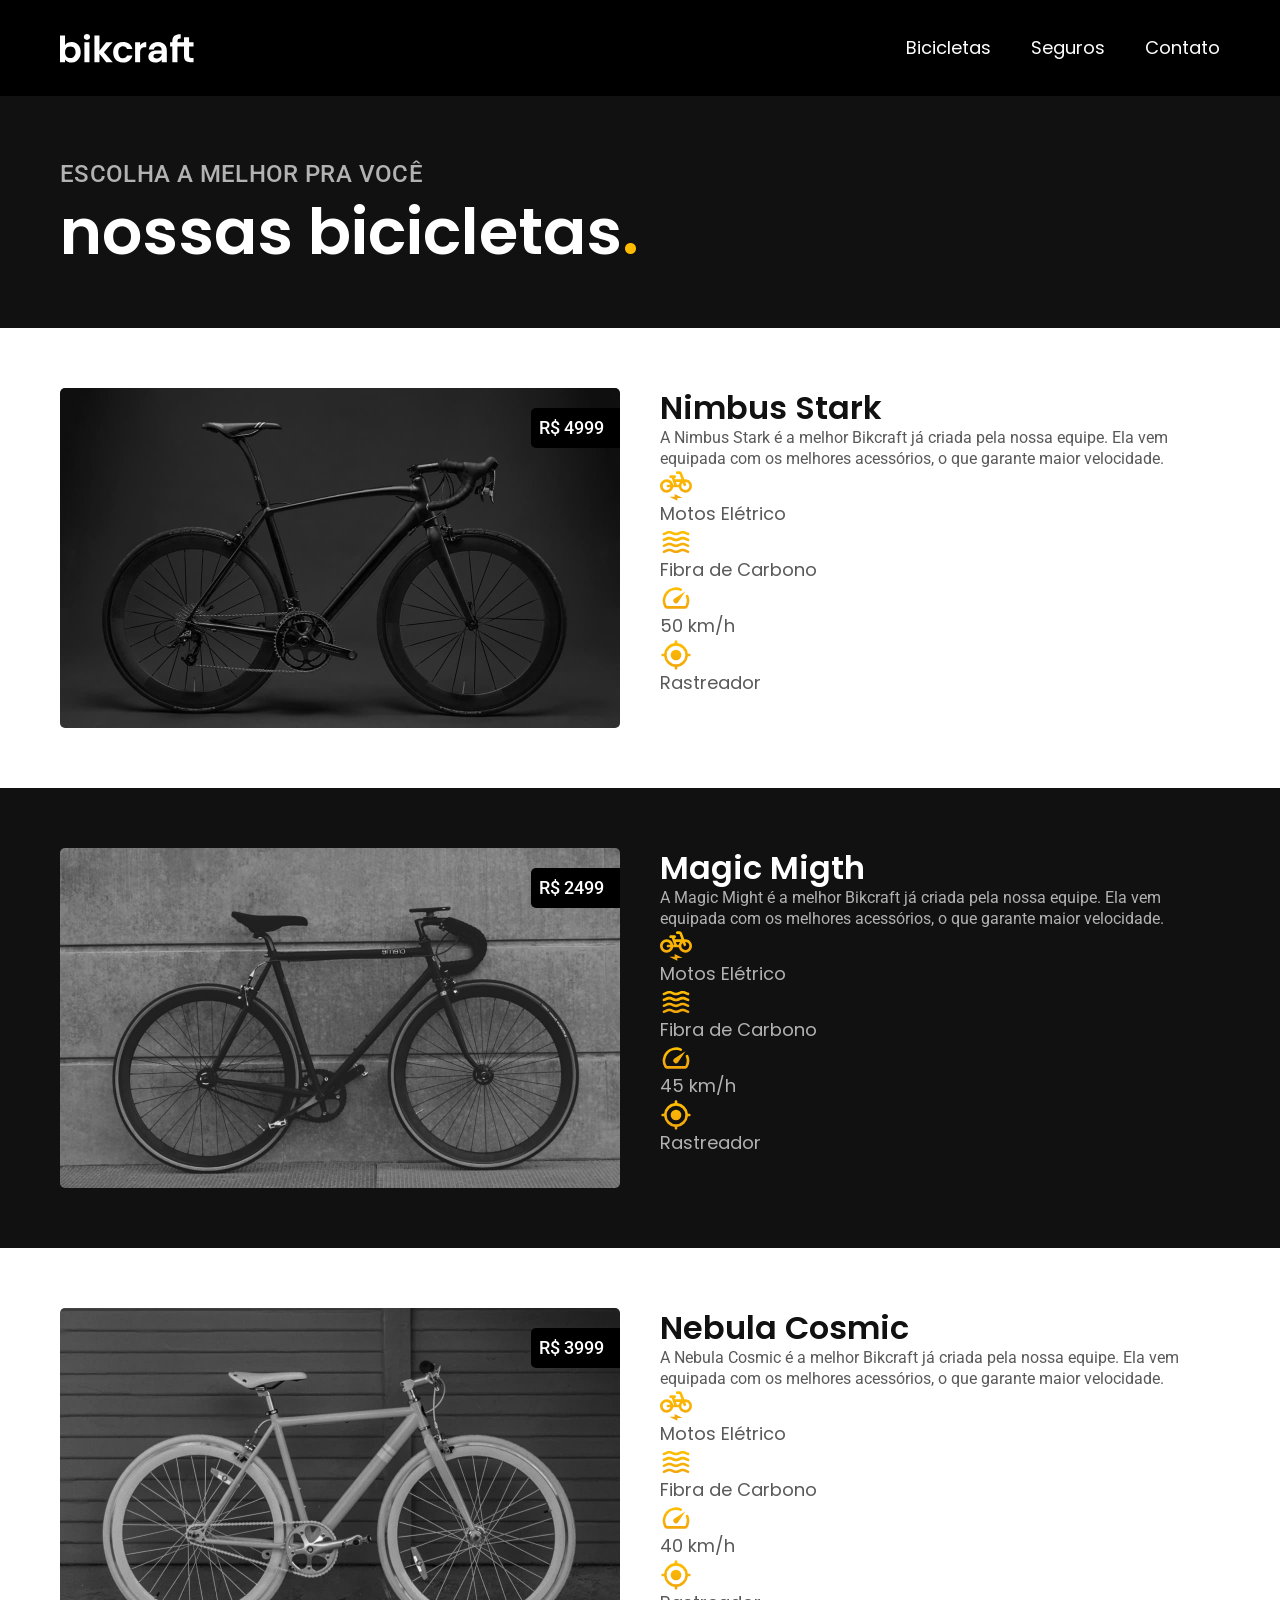
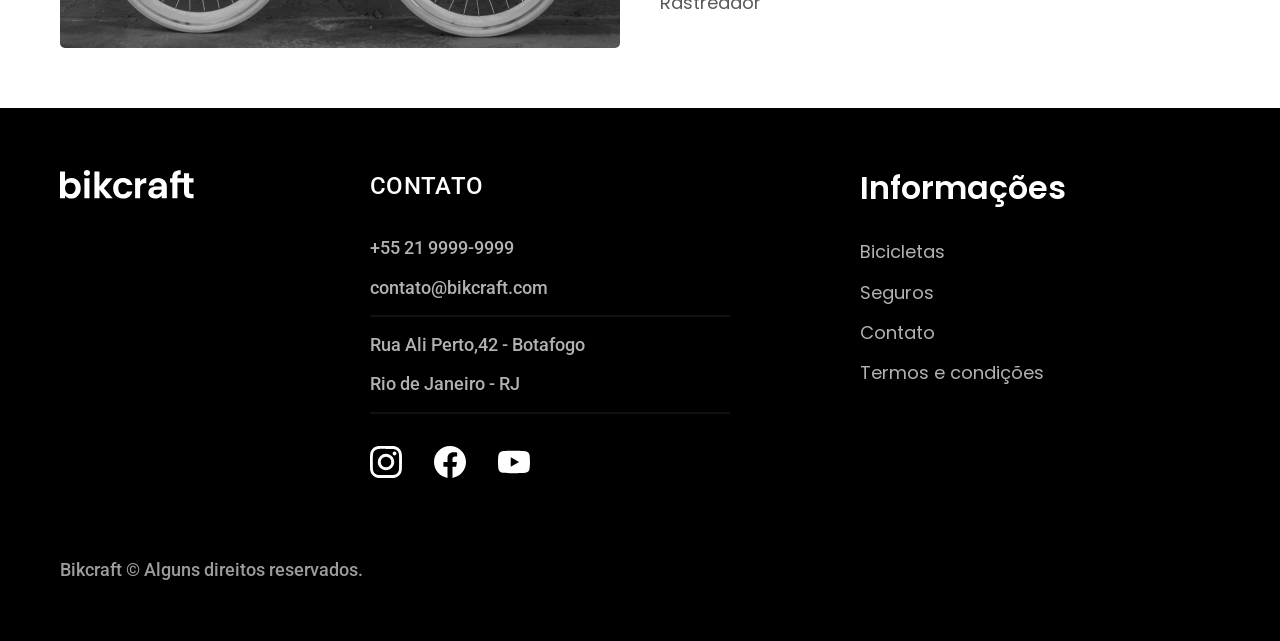
==== bicicletas.html @ 9c1f2010 "Adicionar página de termos com conteúdo e estilos, além de criar arquivo CSS correspondente" ====
<!doctype html>
<html lang="pt-BR">
  <head>
    <meta charset="UTF-8" />
    <meta name="viewport" content="width=device-width, initial-scale=1.0" />
    <meta name="description" content="Termos e Condições." />
    <title>Termos e Condições | Bikcraft</title>
    <link rel="stylesheet" href="./css/style.css" />
    <link rel="preconnect" href="https://fonts.googleapis.com" />
    <link rel="preconnect" href="https://fonts.gstatic.com" crossorigin />
    <link
      href="https://fonts.googleapis.com/css2?family=Merriweather:ital,opsz,wght@1,18..144,900&family=Poppins:wght@400;600&family=Roboto:wght@100..900&display=swap"
      rel="stylesheet"
    />
  </head>
  <body id="bicicletas">
    <header class="header-bg">
      <div class="header container">
        <a href="./">
          <img src="./img/bikcraft.svg" alt="Bikcraft" />
        </a>

        <nav aria-label="primaria">
          <ul class="header-menu font-1-m cor-0">
            <li><a href="./bicicletas.html">Bicicletas</a></li>
            <li><a href="./seguros.html">Seguros</a></li>
            <li><a href="./contato.html">Contato</a></li>
          </ul>
        </nav>
      </div>
    </header>

    <main>
      <div class="titulo-bg">
        <div class="titulo container">
          <p class="font-2-l-b cor-5">escolha a melhor pra você</p>
          <h1 class="font-1-xxl cor-0">
           nossas bicicletas<span class="cor-p1">.</span></h1>
        </div>
        </div>


          <div class="bicicletas container">
            <div class="bicicletas-imagem">
              <img src="./img/bicicletas/nimbus.jpg" alt="bicicleta preta">
              <span class="font-2-m cor-0">R$ 4999</span>
            </div>
            <div class="bicicletas-conteudo">
              <h2  class="font-1-xl">Nimbus Stark</h2>
              <p class="font-2-s cor-8">A Nimbus Stark é a melhor Bikcraft já criada pela nossa equipe. Ela vem equipada com os melhores acessórios, o que garante maior velocidade.</p>
              <ul class="font-1-m cor-8">
                <li><img src="./img/icones/eletrica.svg" alt="">
                Motos Elétrico</li>
                <li><img src="./img/icones/carbono.svg" alt="">
                Fibra de Carbono</li>
                <li><img src="./img/icones/velocidade.svg" alt="">
               50 km/h</li>
                <li><img src="./img/icones/rastreador.svg" alt="">
                Rastreador</li>
              </ul>
            </div>
          </div>
        

         <div class="bicicletas-bg">
          <div class="bicicletas container">
            <div class="bicicletas-imagem">
              <img src="./img/bicicletas/magic.jpg" alt="bicicleta preta">
              <span class="font-2-m cor-0">R$ 2499</span>
            </div>
            <div class="bicicletas-conteudo">
              <h2  class="font-1-xl cor-0">Magic Migth</h2>
              <p class="font-2-s cor-5">A Magic Might é a melhor Bikcraft já criada pela nossa equipe. Ela vem equipada com os melhores acessórios, o que garante maior velocidade.</p>
              <ul class="font-1-m cor-5">
                <li><img src="./img/icones/eletrica.svg" alt="">
                Motos Elétrico</li>
                <li><img src="./img/icones/carbono.svg" alt="">
                Fibra de Carbono</li>
                <li><img src="./img/icones/velocidade.svg" alt="">
               45 km/h</li>
                <li><img src="./img/icones/rastreador.svg" alt="">
                Rastreador</li>
              </ul>
            </div>
          </div>
        </div>

      
          <div class="bicicletas container">
            <div class="bicicletas-imagem">
              <img src="./img/bicicletas/nebula.jpg" alt="bicicleta preta">
              <span class="font-2-m cor-0">R$ 3999</span>
            </div>
            <div class="bicicletas-conteudo">
              <h2  class="font-1-xl">Nebula Cosmic</h2>
              <p class="font-2-s cor-8">A Nebula Cosmic é a melhor Bikcraft já criada pela nossa equipe. Ela vem equipada com os melhores acessórios, o que garante maior velocidade.</p>
              <ul class="font-1-m cor-8">
                <li><img src="./img/icones/eletrica.svg" alt="">
                Motos Elétrico</li>
                <li><img src="./img/icones/carbono.svg" alt="">
                Fibra de Carbono</li>
                <li><img src="./img/icones/velocidade.svg" alt="">
               40 km/h</li>
                <li><img src="./img/icones/rastreador.svg" alt="">
                Rastreador</li>
              </ul>
            </div>
          </div>
        
    </main>

    <footer class="footer-bg">
      <div class="footer container">
        <img src="./img/bikcraft.svg" alt="Bikcraft" />
        <div class="footer-contato">
          <h3 class="font-2-l-b cor-0">Contato</h3>
          <ul class="font-2-m cor-5">
            <li><a href="tel:+552199999999">+55 21 9999-9999</a></li>
            <li>
              <a href="mailto:contato@bikcraft.com">contato@bikcraft.com</a>
            </li>
            <li>Rua Ali Perto,42 - Botafogo</li>
            <li>Rio de Janeiro - RJ</li>
          </ul>
          <div class="footer-redes">
            <a href="./">
              <img src="./img/redes/instagram.svg" alt="instragram" />
            </a>
            <a href="./">
              <img src="./img/redes/facebook.svg" alt="facebook" />
            </a>
            <a href="./">
              <img src="./img/redes/youtube.svg" alt="youtube" />
            </a>
          </div>
        </div>
        <div class="footer-informações">
          <h3 class="font-1-xl cor-0">Informações</h3>
          <nav>
            <ul class="font-1-m cor-5">
              <li><a href="./bicicletas.html">Bicicletas</a></li>
              <li><a href="./seguros.html">Seguros</a></li>
              <li><a href="./contato.html">Contato</a></li>
              <li><a href="./termos.html">Termos e condições</a></li>
            </ul>
          </nav>
        </div>
        <p class="footer-copy font-2-m cor-6">
          Bikcraft © Alguns direitos reservados.
        </p>
      </div>
    </footer>
  </body>
</html>
---- css/style.css ----
@import "./global/global.css";
@import "./utilidades/tipografia.css";
@import "./utilidades/cores.css";
@import "./global/header.css";
@import "./global/footer.css";
@import "./utilidades/componentes.css";

@import "./home/introducao.css";
@import "./home/tecnologia.css";
@import "./home/parceiros.css";
@import "./home/depoimento.css";

@import "./seguros/seguros.css";
@import "./termos/termos.css";

@import "./bicicletas/bicicletas-lista.css";
@import "./bicicletas/bicicletas.css";
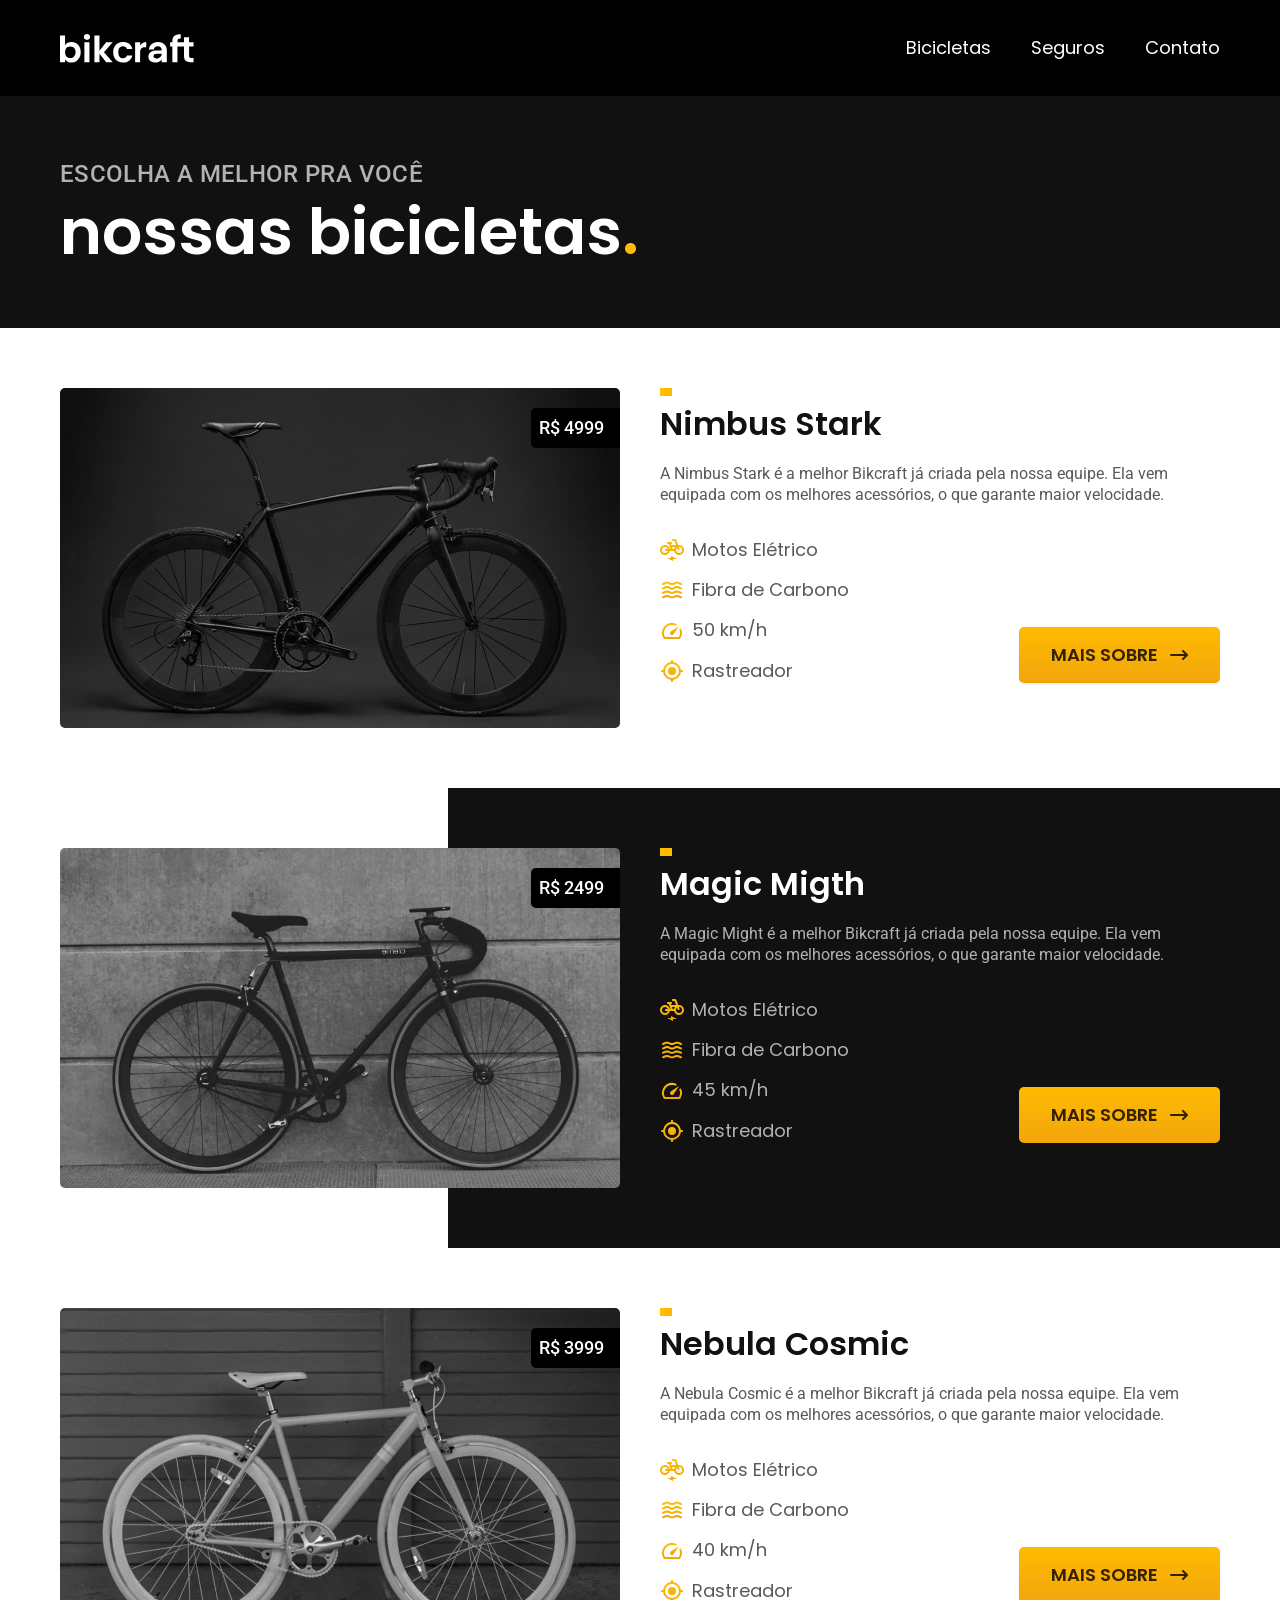
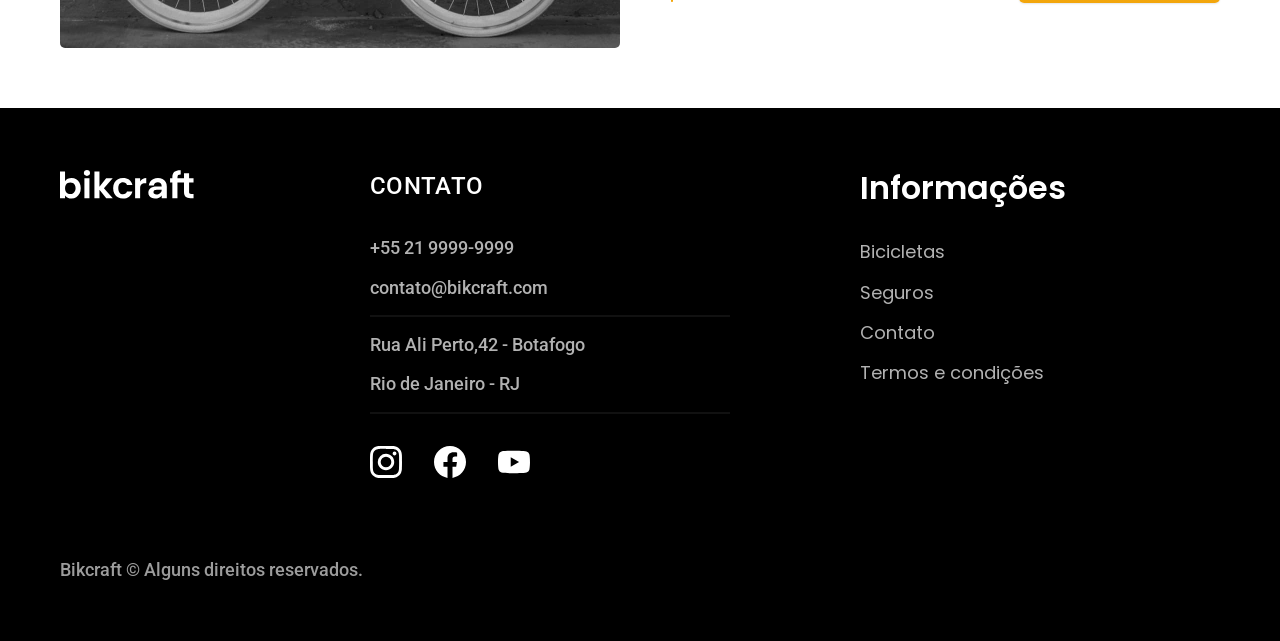
==== commit fb77044b: "Adicionar botões "MAIS SOBRE" nas seções de bicicletas e ajustar estilos de botão para melhor aprese" ====
--- a/bicicletas.html
+++ b/bicicletas.html
@@ -58,6 +58,7 @@
                 <li><img src="./img/icones/rastreador.svg" alt="">
                 Rastreador</li>
               </ul>
+               <a class="botao seta" href="./bicicletas/nimbus.html">MAIS SOBRE</a>
             </div>
           </div>
         
@@ -81,6 +82,7 @@
                 <li><img src="./img/icones/rastreador.svg" alt="">
                 Rastreador</li>
               </ul>
+               <a class="botao seta" href="./bicicletas/magic.html">MAIS SOBRE</a>
             </div>
           </div>
         </div>
@@ -104,6 +106,7 @@
                 <li><img src="./img/icones/rastreador.svg" alt="">
                 Rastreador</li>
               </ul>
+              <a class="botao seta" href="./bicicletas/nebula.html">MAIS SOBRE</a>
             </div>
           </div>
         
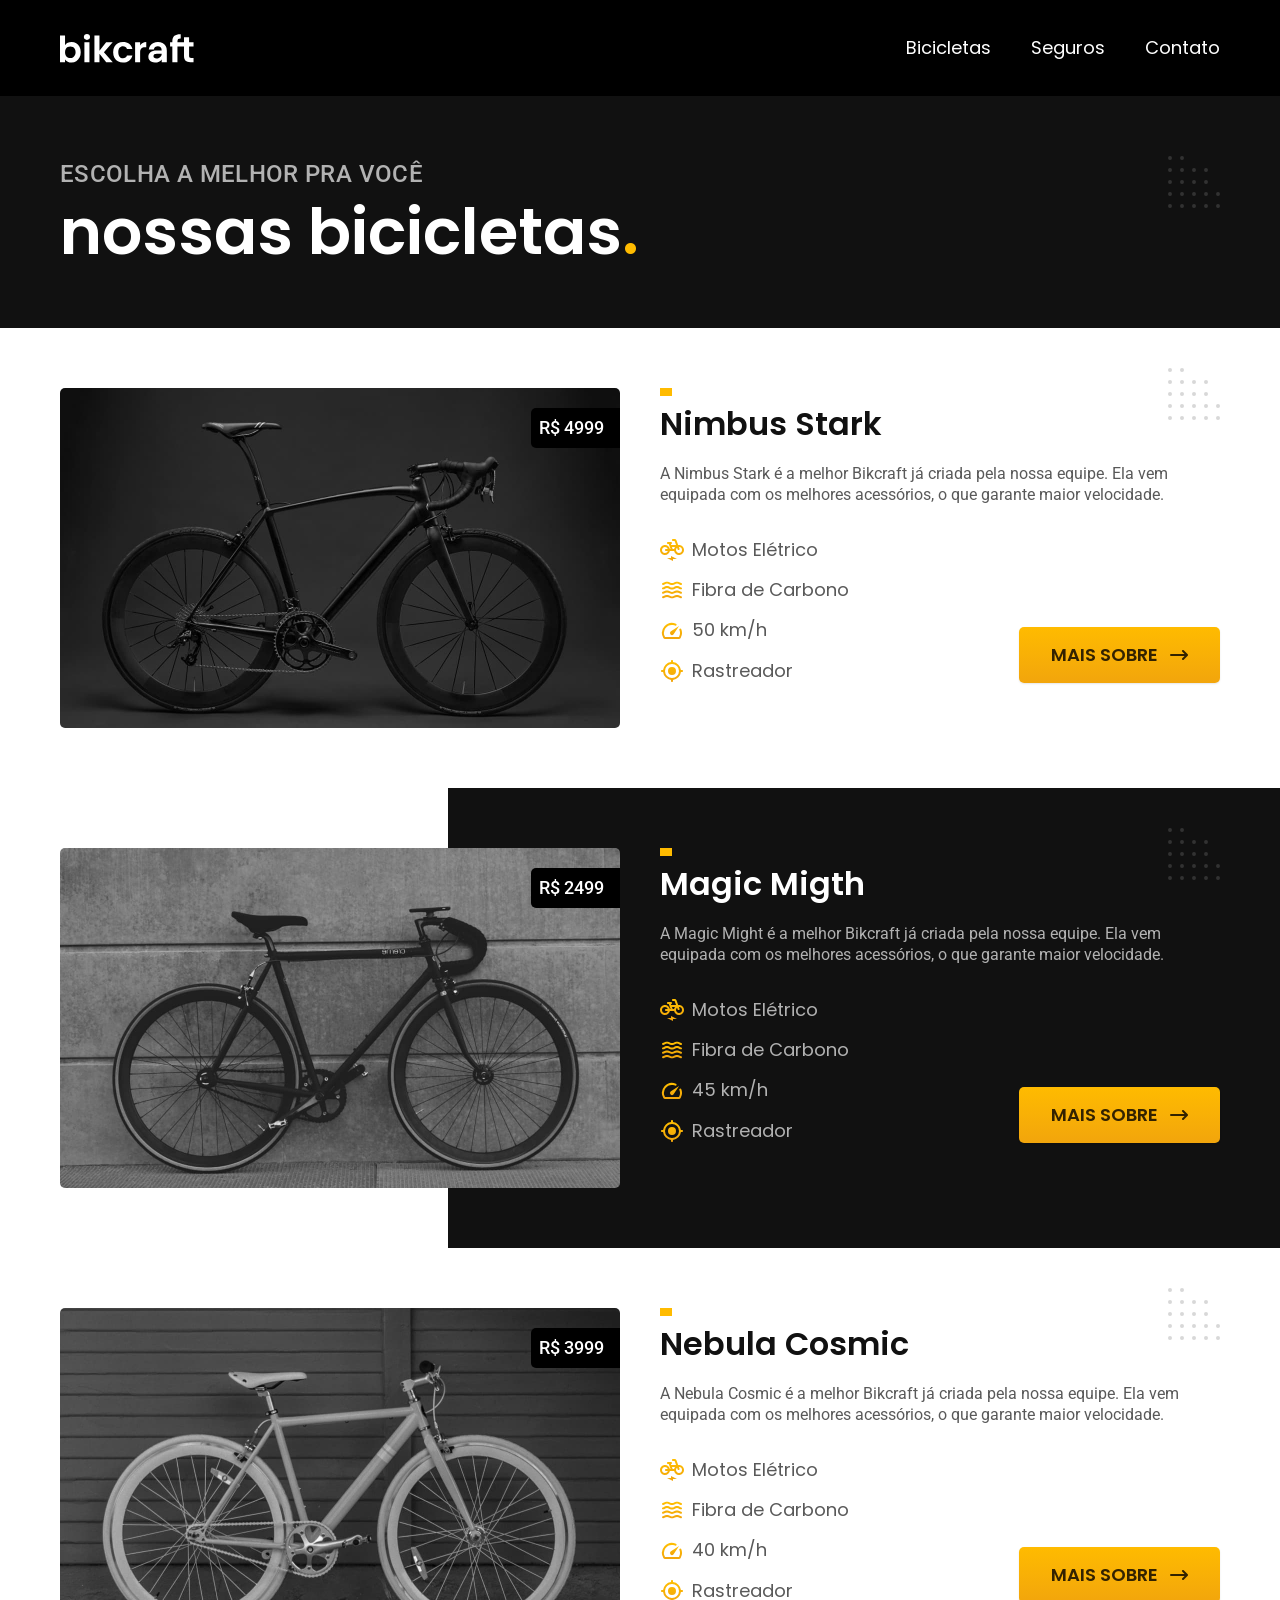
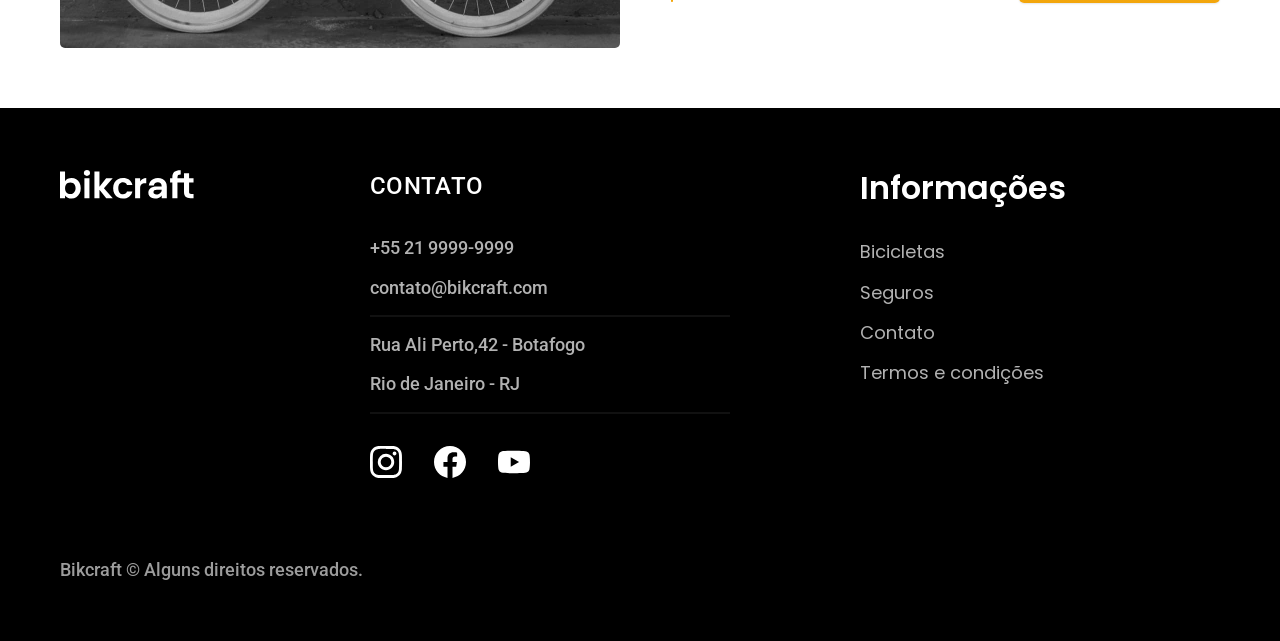
==== commit ddc17fb5: "Adicionar preload para o CSS em várias páginas HTML" ====
--- a/bicicletas.html
+++ b/bicicletas.html
@@ -4,7 +4,8 @@
     <meta charset="UTF-8" />
     <meta name="viewport" content="width=device-width, initial-scale=1.0" />
     <meta name="description" content="Termos e Condições." />
-    <title>Termos e Condições | Bikcraft</title>
+    <title>Bicicletas | Bikcraft</title>
+    <link rel="preload" href="./css/style.css" as="style" />
     <link rel="stylesheet" href="./css/style.css" />
     <link rel="preconnect" href="https://fonts.googleapis.com" />
     <link rel="preconnect" href="https://fonts.gstatic.com" crossorigin />
@@ -35,81 +36,92 @@
         <div class="titulo container">
           <p class="font-2-l-b cor-5">escolha a melhor pra você</p>
           <h1 class="font-1-xxl cor-0">
-           nossas bicicletas<span class="cor-p1">.</span></h1>
+            nossas bicicletas<span class="cor-p1">.</span>
+          </h1>
         </div>
+      </div>
+
+      <div class="bicicletas container">
+        <div class="bicicletas-imagem">
+          <img src="./img/bicicletas/nimbus.jpg" alt="bicicleta preta" />
+          <span class="font-2-m cor-0">R$ 4999</span>
         </div>
+        <div class="bicicletas-conteudo">
+          <h2 class="font-1-xl">Nimbus Stark</h2>
+          <p class="font-2-s cor-8">
+            A Nimbus Stark é a melhor Bikcraft já criada pela nossa equipe. Ela
+            vem equipada com os melhores acessórios, o que garante maior
+            velocidade.
+          </p>
+          <ul class="font-1-m cor-8">
+            <li>
+              <img src="./img/icones/eletrica.svg" alt="" /> Motos Elétrico
+            </li>
+            <li>
+              <img src="./img/icones/carbono.svg" alt="" /> Fibra de Carbono
+            </li>
+            <li><img src="./img/icones/velocidade.svg" alt="" /> 50 km/h</li>
+            <li><img src="./img/icones/rastreador.svg" alt="" /> Rastreador</li>
+          </ul>
+          <a class="botao seta" href="./bicicletas/nimbus.html">MAIS SOBRE</a>
+        </div>
+      </div>
 
-
-          <div class="bicicletas container">
-            <div class="bicicletas-imagem">
-              <img src="./img/bicicletas/nimbus.jpg" alt="bicicleta preta">
-              <span class="font-2-m cor-0">R$ 4999</span>
-            </div>
-            <div class="bicicletas-conteudo">
-              <h2  class="font-1-xl">Nimbus Stark</h2>
-              <p class="font-2-s cor-8">A Nimbus Stark é a melhor Bikcraft já criada pela nossa equipe. Ela vem equipada com os melhores acessórios, o que garante maior velocidade.</p>
-              <ul class="font-1-m cor-8">
-                <li><img src="./img/icones/eletrica.svg" alt="">
-                Motos Elétrico</li>
-                <li><img src="./img/icones/carbono.svg" alt="">
-                Fibra de Carbono</li>
-                <li><img src="./img/icones/velocidade.svg" alt="">
-               50 km/h</li>
-                <li><img src="./img/icones/rastreador.svg" alt="">
-                Rastreador</li>
-              </ul>
-               <a class="botao seta" href="./bicicletas/nimbus.html">MAIS SOBRE</a>
-            </div>
+      <div class="bicicletas-bg">
+        <div class="bicicletas container">
+          <div class="bicicletas-imagem">
+            <img src="./img/bicicletas/magic.jpg" alt="bicicleta preta" />
+            <span class="font-2-m cor-0">R$ 2499</span>
           </div>
-        
-
-         <div class="bicicletas-bg">
-          <div class="bicicletas container">
-            <div class="bicicletas-imagem">
-              <img src="./img/bicicletas/magic.jpg" alt="bicicleta preta">
-              <span class="font-2-m cor-0">R$ 2499</span>
-            </div>
-            <div class="bicicletas-conteudo">
-              <h2  class="font-1-xl cor-0">Magic Migth</h2>
-              <p class="font-2-s cor-5">A Magic Might é a melhor Bikcraft já criada pela nossa equipe. Ela vem equipada com os melhores acessórios, o que garante maior velocidade.</p>
-              <ul class="font-1-m cor-5">
-                <li><img src="./img/icones/eletrica.svg" alt="">
-                Motos Elétrico</li>
-                <li><img src="./img/icones/carbono.svg" alt="">
-                Fibra de Carbono</li>
-                <li><img src="./img/icones/velocidade.svg" alt="">
-               45 km/h</li>
-                <li><img src="./img/icones/rastreador.svg" alt="">
-                Rastreador</li>
-              </ul>
-               <a class="botao seta" href="./bicicletas/magic.html">MAIS SOBRE</a>
-            </div>
+          <div class="bicicletas-conteudo">
+            <h2 class="font-1-xl cor-0">Magic Migth</h2>
+            <p class="font-2-s cor-5">
+              A Magic Might é a melhor Bikcraft já criada pela nossa equipe. Ela
+              vem equipada com os melhores acessórios, o que garante maior
+              velocidade.
+            </p>
+            <ul class="font-1-m cor-5">
+              <li>
+                <img src="./img/icones/eletrica.svg" alt="" /> Motos Elétrico
+              </li>
+              <li>
+                <img src="./img/icones/carbono.svg" alt="" /> Fibra de Carbono
+              </li>
+              <li><img src="./img/icones/velocidade.svg" alt="" /> 45 km/h</li>
+              <li>
+                <img src="./img/icones/rastreador.svg" alt="" /> Rastreador
+              </li>
+            </ul>
+            <a class="botao seta" href="./bicicletas/magic.html">MAIS SOBRE</a>
           </div>
         </div>
+      </div>
 
-      
-          <div class="bicicletas container">
-            <div class="bicicletas-imagem">
-              <img src="./img/bicicletas/nebula.jpg" alt="bicicleta preta">
-              <span class="font-2-m cor-0">R$ 3999</span>
-            </div>
-            <div class="bicicletas-conteudo">
-              <h2  class="font-1-xl">Nebula Cosmic</h2>
-              <p class="font-2-s cor-8">A Nebula Cosmic é a melhor Bikcraft já criada pela nossa equipe. Ela vem equipada com os melhores acessórios, o que garante maior velocidade.</p>
-              <ul class="font-1-m cor-8">
-                <li><img src="./img/icones/eletrica.svg" alt="">
-                Motos Elétrico</li>
-                <li><img src="./img/icones/carbono.svg" alt="">
-                Fibra de Carbono</li>
-                <li><img src="./img/icones/velocidade.svg" alt="">
-               40 km/h</li>
-                <li><img src="./img/icones/rastreador.svg" alt="">
-                Rastreador</li>
-              </ul>
-              <a class="botao seta" href="./bicicletas/nebula.html">MAIS SOBRE</a>
-            </div>
-          </div>
-        
+      <div class="bicicletas container">
+        <div class="bicicletas-imagem">
+          <img src="./img/bicicletas/nebula.jpg" alt="bicicleta preta" />
+          <span class="font-2-m cor-0">R$ 3999</span>
+        </div>
+        <div class="bicicletas-conteudo">
+          <h2 class="font-1-xl">Nebula Cosmic</h2>
+          <p class="font-2-s cor-8">
+            A Nebula Cosmic é a melhor Bikcraft já criada pela nossa equipe. Ela
+            vem equipada com os melhores acessórios, o que garante maior
+            velocidade.
+          </p>
+          <ul class="font-1-m cor-8">
+            <li>
+              <img src="./img/icones/eletrica.svg" alt="" /> Motos Elétrico
+            </li>
+            <li>
+              <img src="./img/icones/carbono.svg" alt="" /> Fibra de Carbono
+            </li>
+            <li><img src="./img/icones/velocidade.svg" alt="" /> 40 km/h</li>
+            <li><img src="./img/icones/rastreador.svg" alt="" /> Rastreador</li>
+          </ul>
+          <a class="botao seta" href="./bicicletas/nebula.html">MAIS SOBRE</a>
+        </div>
+      </div>
     </main>
 
     <footer class="footer-bg">
--- a/css/style.css
+++ b/css/style.css
@@ -4,14 +4,34 @@
 @import "./global/header.css";
 @import "./global/footer.css";
 @import "./utilidades/componentes.css";
+@import "./utilidades/formulario.css";
 
 @import "./home/introducao.css";
 @import "./home/tecnologia.css";
 @import "./home/parceiros.css";
 @import "./home/depoimento.css";
 
+@import "./termos/termos.css";
+
 @import "./seguros/seguros.css";
-@import "./termos/termos.css";
+@import "./seguros/vantagens.css";
+@import "./seguros/perguntas.css";
 
 @import "./bicicletas/bicicletas-lista.css";
 @import "./bicicletas/bicicletas.css";
+
+@import "./bicicleta/bicicleta.css";
+@import "./bicicleta/seguro.css";
+
+@import "./contato/contato.css";
+@import "./contato/lojas.css";
+
+@import "./orcamento/orcamento.css";
+
+
+
+
+
+
+
+
--- a/css/style.css
+++ b/css/style.css
@@ -4,14 +4,34 @@
 @import "./global/header.css";
 @import "./global/footer.css";
 @import "./utilidades/componentes.css";
+@import "./utilidades/formulario.css";
 
 @import "./home/introducao.css";
 @import "./home/tecnologia.css";
 @import "./home/parceiros.css";
 @import "./home/depoimento.css";
 
+@import "./termos/termos.css";
+
 @import "./seguros/seguros.css";
-@import "./termos/termos.css";
+@import "./seguros/vantagens.css";
+@import "./seguros/perguntas.css";
 
 @import "./bicicletas/bicicletas-lista.css";
 @import "./bicicletas/bicicletas.css";
+
+@import "./bicicleta/bicicleta.css";
+@import "./bicicleta/seguro.css";
+
+@import "./contato/contato.css";
+@import "./contato/lojas.css";
+
+@import "./orcamento/orcamento.css";
+
+
+
+
+
+
+
+
